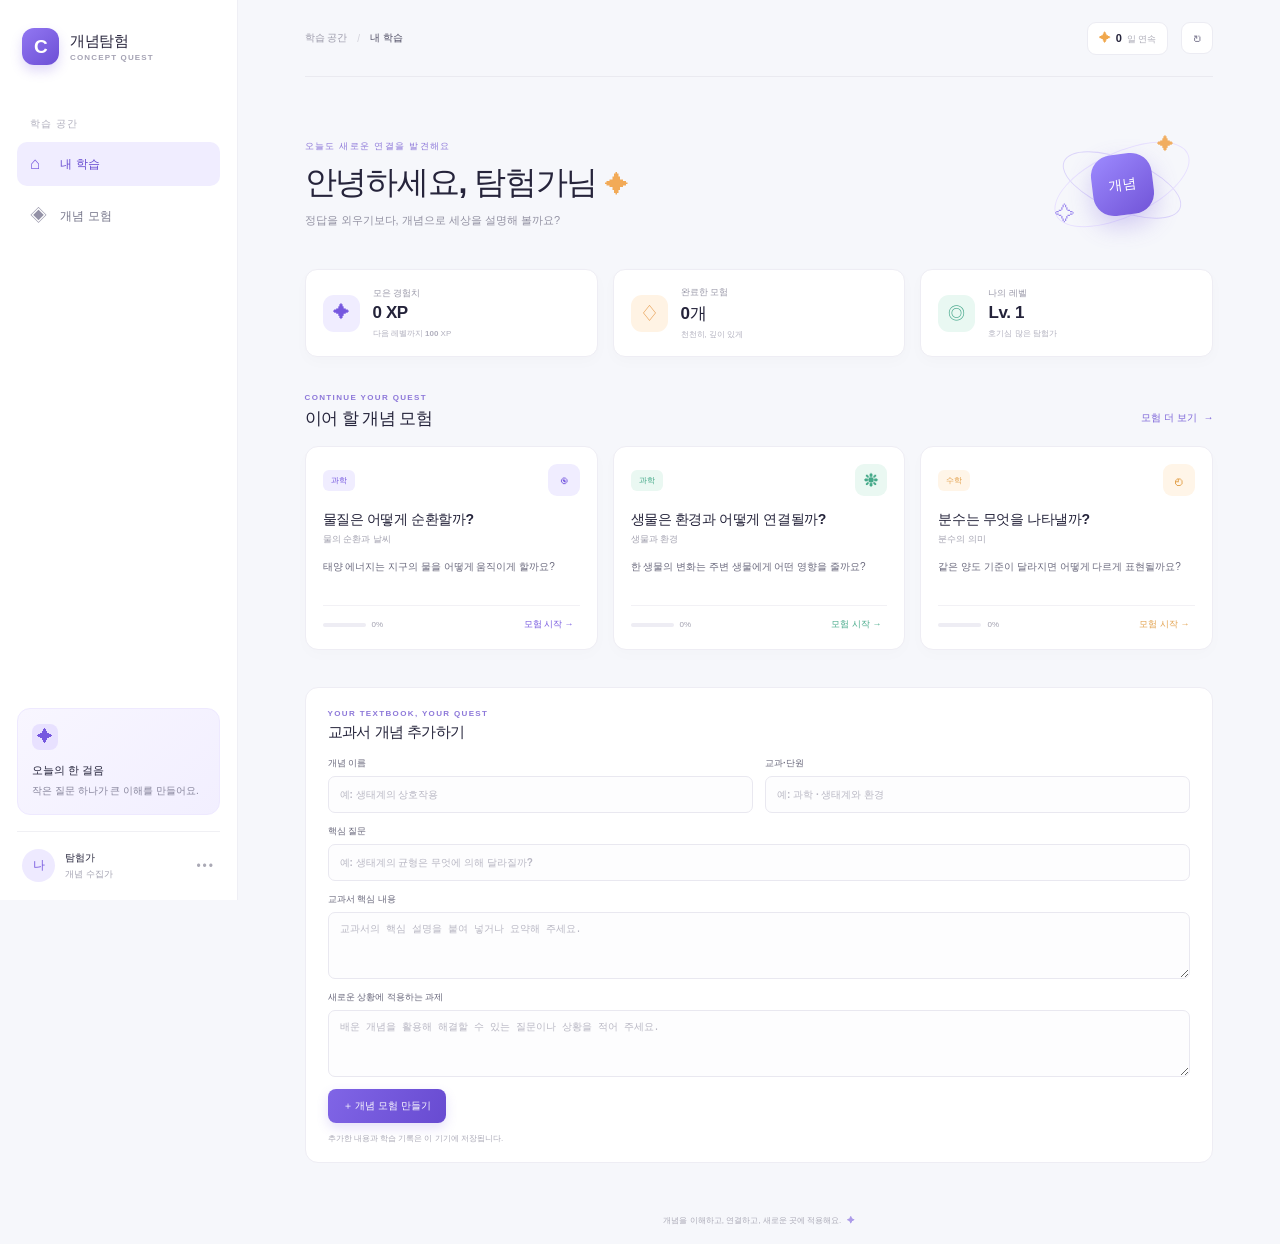
==== index.html @ 38c3830c "Create concept learning app Co-authored-by: Copilot App <223556219+Copilot@users.noreply.github.com>" ====
<!doctype html>
<html lang="ko">
  <head>
    <meta charset="UTF-8" />
    <meta name="viewport" content="width=device-width, initial-scale=1.0" />
    <meta name="theme-color" content="#f6f7fb" />
    <title>개념탐험 | 개념을 연결하고 세상에 적용하기</title>
    <link rel="stylesheet" href="styles.css" />
    <script src="app.js" defer></script>
  </head>
  <body>
    <div class="app-shell">
      <aside class="sidebar">
        <a class="brand" href="#" aria-label="개념탐험 홈">
          <span class="brand-mark">C</span>
          <span>개념탐험<span class="brand-caption">CONCEPT QUEST</span></span>
        </a>
        <div class="sidebar-label">학습 공간</div>
        <nav class="main-nav" aria-label="주 메뉴">
          <button class="nav-link active" data-view="home"><span>⌂</span> 내 학습</button>
          <button class="nav-link" data-view="concepts"><span>◈</span> 개념 모험</button>
        </nav>
        <div class="sidebar-bottom">
          <div class="side-note">
            <span class="note-icon">✦</span>
            <strong>오늘의 한 걸음</strong>
            <p>작은 질문 하나가 큰 이해를 만들어요.</p>
          </div>
          <div class="profile">
            <div class="avatar">나</div>
            <div><strong>탐험가</strong><small>개념 수집가</small></div>
            <span class="profile-menu">•••</span>
          </div>
        </div>
      </aside>

      <main class="main-content">
        <header class="topbar">
          <div class="breadcrumb"><span>학습 공간</span><b>/</b><strong id="breadcrumb-current">내 학습</strong></div>
          <div class="topbar-right">
            <div class="streak-chip"><span>✦</span><strong id="streak-count">0</strong><small>일 연속</small></div>
            <button class="icon-button" id="reset-progress" title="학습 기록 초기화" aria-label="학습 기록 초기화">↻</button>
          </div>
        </header>

        <section id="home-view" class="view">
          <div class="welcome-row">
            <div>
              <p class="eyebrow">오늘도 새로운 연결을 발견해요</p>
              <h1>안녕하세요, 탐험가님 <span class="wave">✦</span></h1>
              <p class="subheading">정답을 외우기보다, 개념으로 세상을 설명해 볼까요?</p>
            </div>
            <div class="welcome-art" aria-hidden="true">
              <div class="orbit orbit-one"></div><div class="orbit orbit-two"></div>
              <div class="art-center">개념</div><span class="spark spark-one">✦</span><span class="spark spark-two">✧</span>
            </div>
          </div>

          <div class="stats-grid">
            <article class="stat-card"><div class="stat-icon purple">✦</div><div><span>모은 경험치</span><strong><b id="xp-total">0</b> XP</strong></div><small>다음 레벨까지 <b id="xp-next">100</b> XP</small></article>
            <article class="stat-card"><div class="stat-icon orange">♢</div><div><span>완료한 모험</span><strong><b id="completed-count">0</b>개</strong></div><small>천천히, 깊이 있게</small></article>
            <article class="stat-card"><div class="stat-icon green">◎</div><div><span>나의 레벨</span><strong>Lv. <b id="level-number">1</b></strong></div><small id="level-caption">호기심 많은 탐험가</small></article>
          </div>

          <div class="section-heading">
            <div><p class="eyebrow">CONTINUE YOUR QUEST</p><h2>이어 할 개념 모험</h2></div>
            <button class="text-button" data-go="concepts">모험 더 보기 <span>→</span></button>
          </div>
          <div class="concept-grid" id="home-concept-grid"></div>
          <section class="add-section">
            <div class="section-heading compact">
              <div><p class="eyebrow">YOUR TEXTBOOK, YOUR QUEST</p><h2>교과서 개념 추가하기</h2></div>
            </div>
            <form id="add-concept-form" class="add-form">
              <label>개념 이름<input id="new-title" name="title" placeholder="예: 생태계의 상호작용" maxlength="60" required /></label>
              <label>교과·단원<input id="new-unit" name="unit" placeholder="예: 과학 · 생태계와 환경" maxlength="60" required /></label>
              <label class="wide-field">핵심 질문<input id="new-question" name="question" placeholder="예: 생태계의 균형은 무엇에 의해 달라질까?" maxlength="140" required /></label>
              <label class="wide-field">교과서 핵심 내용<textarea id="new-concept" name="concept" placeholder="교과서의 핵심 설명을 붙여 넣거나 요약해 주세요." maxlength="600" required></textarea></label>
              <label class="wide-field">새로운 상황에 적용하는 과제<textarea id="new-transfer" name="transfer" placeholder="배운 개념을 활용해 해결할 수 있는 질문이나 상황을 적어 주세요." maxlength="300"></textarea></label>
              <button class="primary-button add-button" type="submit">＋ 개념 모험 만들기</button>
            </form>
            <p class="form-hint">추가한 내용과 학습 기록은 이 기기에 저장됩니다.</p>
          </section>
        </section>

        <section id="concepts-view" class="view hidden">
          <div class="section-heading page-heading">
            <div><p class="eyebrow">EXPLORE & CONNECT</p><h1>개념 모험</h1><p class="subheading">핵심 질문을 따라 개념을 탐구하고, 새로운 상황에 적용해 보세요.</p></div>
            <span class="collection-count" id="collection-count">0개의 모험</span>
          </div>
          <div class="filter-row">
            <label class="search-box"><span>⌕</span><input id="concept-search" type="search" placeholder="개념이나 단원 검색" aria-label="개념이나 단원 검색" /></label>
            <span class="filter-caption">모든 교과</span>
          </div>
          <div class="concept-grid all-concepts" id="all-concept-grid"></div>
        </section>

        <section id="lesson-view" class="view hidden">
          <button class="back-button" id="back-to-concepts">← 개념 모험으로</button>
          <div id="lesson-content"></div>
        </section>

        <footer class="footer-note">개념을 이해하고, 연결하고, 새로운 곳에 적용해요. <span>✦</span></footer>
      </main>
    </div>

    <div class="toast" id="toast" role="status" aria-live="polite"></div>
    <dialog id="reset-dialog" class="confirm-dialog">
      <form method="dialog">
        <div class="dialog-icon">↻</div><h2>학습 기록을 초기화할까요?</h2>
        <p>모은 경험치와 완료 기록이 이 기기에서 삭제됩니다. 직접 추가한 개념은 유지됩니다.</p>
        <div class="dialog-actions"><button class="secondary-button" value="cancel">취소</button><button class="danger-button" id="confirm-reset" value="confirm">초기화</button></div>
      </form>
    </dialog>
  </body>
</html>
---- styles.css ----
:root {
  font-family: 'Segoe UI', 'Malgun Gothic', sans-serif;
  color: #24233a;
  background: #f6f7fb;
  font-synthesis: none;
  text-rendering: optimizeLegibility;
  --purple: #7658df;
  --purple-dark: #5e43c4;
  --muted: #89899b;
  --border: #ececf3;
  --shadow: 0 12px 35px rgba(40, 35, 83, .055);
}
* { box-sizing: border-box; }
body { margin: 0; min-width: 320px; background: #f6f7fb; }
button, input { font: inherit; }
button { cursor: pointer; }
.app-shell { min-height: 100vh; }
.sidebar { position: fixed; inset: 0 auto 0 0; z-index: 3; width: 238px; padding: 28px 17px 18px; display: flex; flex-direction: column; background: #fff; border-right: 1px solid #efeff5; }
.brand { display: flex; align-items: center; gap: 11px; margin: 0 5px 52px; color: #29263d; text-decoration: none; font-size: 15px; font-weight: 800; letter-spacing: -.5px; }
.brand-mark { width: 37px; height: 37px; border-radius: 12px; display: grid; place-items: center; color: white; font-size: 19px; background: linear-gradient(140deg, #9277f2, #6c4fd5); box-shadow: 0 6px 12px #7658df38; }
.brand-caption { display: block; margin-top: 2px; color: #a4a2b3; font-size: 8px; letter-spacing: 1.15px; font-weight: 700; }
.sidebar-label { padding: 0 13px; margin-bottom: 11px; color: #b0afbd; font-size: 10px; font-weight: 700; letter-spacing: 1px; }
.main-nav { display: grid; gap: 6px; }
.nav-link { border: 0; border-radius: 10px; background: transparent; padding: 12px 13px; text-align: left; color: #77778b; font-size: 12px; font-weight: 600; }
.nav-link span { display: inline-block; width: 27px; color: #9391a6; font-size: 17px; vertical-align: -1px; }
.nav-link.active { background: #f0edff; color: #674bd1; }
.nav-link.active span { color: #7559df; }
.sidebar-bottom { margin-top: auto; }
.side-note { padding: 15px 14px; background: linear-gradient(140deg, #f8f6ff, #f2efff); border: 1px solid #eee9ff; border-radius: 13px; }
.note-icon { display: grid; place-items: center; width: 26px; height: 26px; border-radius: 8px; margin-bottom: 10px; color: #7658df; background: #e8e1ff; }
.side-note strong { font-size: 11px; }
.side-note p { margin: 5px 0 0; color: #86849b; font-size: 10px; line-height: 1.6; }
.profile { display: flex; align-items: center; gap: 10px; padding: 17px 5px 0; margin-top: 16px; border-top: 1px solid #f0f0f4; }
.avatar { width: 33px; height: 33px; border-radius: 50%; display: grid; place-items: center; color: #7658df; background: #eeeaff; font-size: 12px; font-weight: 700; }
.profile strong, .profile small { display: block; }
.profile strong { font-size: 10px; }
.profile small { margin-top: 3px; color: #a2a1b0; font-size: 9px; }
.profile-menu { margin-left: auto; color: #aaa9b5; font-size: 12px; letter-spacing: 2px; }
.main-content { max-width: 1510px; min-height: 100vh; margin-left: 238px; padding: 0 5.2%; position: relative; }
.topbar { height: 77px; display: flex; justify-content: space-between; align-items: center; border-bottom: 1px solid #eaeaf0; }
.breadcrumb { display: flex; gap: 10px; align-items: center; color: #9c9baa; font-size: 10px; }
.breadcrumb b { color: #d3d2db; font-weight: 400; }
.breadcrumb strong { color: #4a485f; font-weight: 600; }
.topbar-right { display: flex; gap: 13px; align-items: center; }
.streak-chip { display: flex; align-items: baseline; gap: 5px; padding: 8px 11px; border-radius: 9px; background: #fff; border: 1px solid var(--border); }
.streak-chip span { color: #f0a74c; font-size: 12px; }
.streak-chip strong { font-size: 11px; }
.streak-chip small { color: #aaa9b5; font-size: 9px; }
.icon-button { width: 32px; height: 32px; border: 1px solid var(--border); border-radius: 9px; color: #858398; background: white; font-size: 17px; }
.view { padding-top: 38px; min-height: calc(100vh - 125px); }
.hidden { display: none !important; }
.welcome-row { display: flex; justify-content: space-between; align-items: center; min-height: 154px; padding: 2px 6px 17px 0; }
.eyebrow { margin: 0 0 8px; color: #8d78d9; font-size: 9px; font-weight: 700; letter-spacing: 1.35px; }
h1, h2, p { overflow-wrap: anywhere; }
h1 { margin: 0; color: #26243b; font-size: clamp(24px, 3vw, 32px); line-height: 1.35; letter-spacing: -1.2px; }
.wave { color: #f2aa57; font-size: .75em; }
.subheading { margin: 7px 0 0; color: #9291a2; font-size: 11px; line-height: 1.7; }
.welcome-art { width: 170px; height: 116px; position: relative; display: grid; place-items: center; }
.art-center { z-index: 1; width: 61px; height: 61px; display: grid; place-items: center; border-radius: 21px; color: #fff; background: linear-gradient(145deg, #9d8aff, #7154d7); box-shadow: 0 10px 24px #7658df4a; font-size: 14px; font-weight: 700; transform: rotate(-7deg); }
.orbit { position: absolute; width: 126px; height: 52px; border: 1px solid #dcd5fa; border-radius: 50%; transform: rotate(22deg); }
.orbit-two { width: 146px; height: 65px; transform: rotate(-25deg); border-color: #e8e1ff; }
.spark { position: absolute; color: #f1ad5f; }
.spark-one { top: 8px; right: 33px; font-size: 17px; }.spark-two { bottom: 17px; left: 18px; color: #9c89ee; font-size: 20px; }
.stats-grid { display: grid; grid-template-columns: repeat(3, 1fr); gap: 15px; }
.stat-card { display: grid; grid-template-columns: 39px 1fr; align-items: center; column-gap: 11px; min-height: 88px; padding: 16px 17px; border: 1px solid #eeedf4; border-radius: 12px; background: #fff; box-shadow: 0 5px 15px #26243b05; }
.stat-icon { grid-row: span 2; width: 37px; height: 37px; display: grid; place-items: center; border-radius: 11px; font-size: 17px; }
.stat-icon.purple { color: #7658df; background: #f0edff; }.stat-icon.orange { color: #e69b4c; background: #fff3e4; }.stat-icon.green { color: #48a88c; background: #e9f8f2; }
.stat-card span { display: block; color: #9998a8; font-size: 9px; }
.stat-card strong { display: block; margin-top: 3px; font-size: 17px; font-weight: 700; letter-spacing: -.4px; }.stat-card strong b { font-weight: 700; }
.stat-card > small { grid-column: 2; margin-top: 4px; color: #b1b0be; font-size: 8px; }
.section-heading { display: flex; justify-content: space-between; align-items: end; margin: 36px 0 16px; }
.section-heading h2 { margin: 0; font-size: 17px; letter-spacing: -.55px; }
.section-heading .eyebrow { margin-bottom: 5px; font-size: 8px; }
.text-button { padding: 5px 0; border: 0; color: #7a62d8; background: transparent; font-size: 10px; font-weight: 700; }.text-button span { padding-left: 4px; }
.concept-grid { display: grid; grid-template-columns: repeat(3, minmax(0, 1fr)); gap: 15px; }
.concept-card { --accent: #795ce0; --soft: #f1eeff; position: relative; display: flex; min-height: 204px; flex-direction: column; padding: 17px; border: 1px solid #eeedf4; border-radius: 13px; background: #fff; box-shadow: 0 5px 15px #26243b04; transition: transform .18s ease, box-shadow .18s ease; }
.concept-card:hover { transform: translateY(-3px); box-shadow: var(--shadow); }
.concept-card-top { display: flex; justify-content: space-between; align-items: center; }
.subject-chip { padding: 5px 8px; border-radius: 6px; color: var(--accent); background: var(--soft); font-size: 8px; font-weight: 700; }
.card-symbol { width: 32px; height: 32px; display: grid; place-items: center; border-radius: 9px; color: var(--accent); background: var(--soft); font-size: 15px; }
.concept-card h3 { margin: 15px 0 4px; font-size: 14px; letter-spacing: -.4px; }
.concept-card .unit-name { margin: 0; color: #a3a2b0; font-size: 9px; }
.question-preview { margin: 13px 0 16px; color: #69687c; font-size: 10px; line-height: 1.65; }
.card-bottom { display: flex; align-items: center; justify-content: space-between; margin-top: auto; padding-top: 11px; border-top: 1px solid #f2f1f5; color: #a1a0af; font-size: 8px; }
.card-progress { display: flex; align-items: center; gap: 6px; }.mini-progress { width: 43px; height: 4px; overflow: hidden; border-radius: 5px; background: #eeedf4; }.mini-progress i { display: block; height: 100%; background: var(--accent); border-radius: inherit; }
.card-action { border: 0; color: var(--accent); background: transparent; font-size: 9px; font-weight: 700; }
.add-section { margin: 37px 0 30px; padding: 21px 22px 18px; border: 1px solid #eeedf4; border-radius: 13px; background: white; }
.section-heading.compact { margin: 0 0 15px; }
.section-heading.compact h2 { font-size: 15px; }
.add-form { display: grid; grid-template-columns: 1fr 1fr; gap: 12px; }
.add-form label { display: grid; gap: 6px; color: #666579; font-size: 9px; font-weight: 600; }
.add-form input, .add-form textarea, .search-box input { min-width: 0; height: 37px; padding: 0 11px; border: 1px solid #e9e8f0; border-radius: 7px; color: #3a384f; outline: none; background: #fdfdfe; font-size: 10px; }
.add-form textarea { min-height: 67px; padding: 9px 11px; resize: vertical; line-height: 1.65; }
.add-form input:focus, .add-form textarea:focus, .search-box:focus-within { border-color: #aa99ef; box-shadow: 0 0 0 3px #8e75ed1a; }
.add-form input::placeholder, .add-form textarea::placeholder, .search-box input::placeholder { color: #b8b7c3; }
.wide-field { grid-column: 1 / -1; }
.primary-button { border: 0; border-radius: 8px; color: #fff; background: linear-gradient(115deg, #8065e6, #684bd1); box-shadow: 0 5px 12px #7658df30; font-size: 10px; font-weight: 700; transition: transform .15s, box-shadow .15s; }
.primary-button:hover { transform: translateY(-1px); box-shadow: 0 8px 15px #7658df42; }
.add-button { grid-column: 1 / -1; justify-self: start; padding: 10px 15px; }
.form-hint { margin: 10px 0 0; color: #aaa9b6; font-size: 8px; }
.page-heading { align-items: center; margin: 7px 0 24px; }
.page-heading h1 { font-size: 26px; }
.collection-count { padding: 8px 11px; border-radius: 8px; color: #7562bd; background: #f0edff; font-size: 9px; font-weight: 600; white-space: nowrap; }
.filter-row { display: flex; align-items: center; gap: 12px; margin-bottom: 18px; }
.search-box { width: min(340px, 100%); height: 39px; display: flex; align-items: center; gap: 8px; padding: 0 10px; border: 1px solid #e9e8f0; border-radius: 8px; background: white; }
.search-box > span { color: #9694a9; font-size: 20px; }
.search-box input { width: 100%; height: 35px; padding: 0; border: 0; background: transparent; box-shadow: none !important; }
.filter-caption { color: #a5a4b2; font-size: 9px; }
.all-concepts .concept-card { min-height: 218px; }
.back-button { padding: 5px 0; border: 0; color: #77758b; background: transparent; font-size: 10px; }
.lesson-hero { position: relative; overflow: hidden; margin: 17px 0 19px; padding: 25px 28px; border: 1px solid #e9e4ff; border-radius: 15px; background: linear-gradient(115deg, #f0edff, #fbfaff); }
.lesson-hero::after { content: '✦'; position: absolute; right: 35px; top: 1px; color: #ddd5ff; font-size: 88px; }
.lesson-hero h1 { position: relative; z-index: 1; max-width: 80%; margin-top: 10px; font-size: 24px; }
.lesson-hero .subheading { position: relative; z-index: 1; color: #77738c; }
.lesson-meta { display: flex; gap: 8px; align-items: center; color: #8077a6; font-size: 9px; }
.lesson-meta .subject-chip { font-size: 8px; }
.lesson-layout { display: grid; grid-template-columns: minmax(0, 1fr) 235px; align-items: start; gap: 17px; }
.lesson-main, .lesson-aside, .activity-card { border: 1px solid #eeedf4; border-radius: 12px; background: #fff; }
.lesson-main { padding: 20px 21px; }
.lesson-aside { padding: 16px; }
.lesson-aside h3 { margin: 0 0 14px; font-size: 12px; }
.step-list { display: grid; gap: 4px; }
.step-button { display: flex; gap: 10px; align-items: center; padding: 9px 7px; border: 0; border-radius: 8px; color: #8e8d9f; text-align: left; background: transparent; font-size: 9px; }
.step-button.active { color: #6449c7; background: #f3f0ff; font-weight: 700; }
.step-button.complete .step-number { color: #fff; background: #8d7be0; }
.step-number { width: 22px; height: 22px; flex: 0 0 22px; display: grid; place-items: center; border-radius: 50%; color: #8a88a0; background: #f1f0f5; font-size: 9px; }
.aside-progress { height: 5px; margin: 13px 0 7px; overflow: hidden; border-radius: 6px; background: #efedf5; }.aside-progress i { display: block; width: 0; height: 100%; border-radius: inherit; background: #795ce0; transition: width .25s; }
.aside-small { color: #a4a3b0; font-size: 8px; }
.activity-card { padding: 19px; }
.activity-kicker { color: #8c78d4; font-size: 8px; font-weight: 700; letter-spacing: 1px; }
.activity-card h2 { margin: 6px 0 6px; font-size: 17px; letter-spacing: -.4px; }
.activity-intro { margin: 0 0 16px; color: #8c8a9b; font-size: 10px; line-height: 1.7; }
.concept-explain { padding: 13px 14px; margin-bottom: 17px; border-left: 3px solid #8a73e5; border-radius: 0 8px 8px 0; color: #646277; background: #f7f5ff; font-size: 10px; line-height: 1.8; }
.prompt-label { display: block; margin: 13px 0 7px; color: #57566b; font-size: 10px; font-weight: 700; }
.reflection-input { width: 100%; min-height: 86px; resize: vertical; padding: 10px 11px; border: 1px solid #e9e8f0; border-radius: 8px; outline: none; color: #4b495f; font-size: 10px; line-height: 1.7; }
.reflection-input:focus { border-color: #aa99ef; box-shadow: 0 0 0 3px #8e75ed1a; }
.reflection-input::placeholder { color: #b9b8c5; }
.activity-actions { display: flex; align-items: center; justify-content: space-between; gap: 10px; margin-top: 15px; }
.activity-tip { color: #aaa9b5; font-size: 8px; }
.activity-next { padding: 10px 15px; }
.quiz-option { width: 100%; display: flex; gap: 10px; align-items: center; margin: 8px 0; padding: 11px 12px; border: 1px solid #eae9f1; border-radius: 8px; color: #636176; text-align: left; background: #fff; font-size: 10px; line-height: 1.5; transition: border .15s, background .15s; }
.quiz-option:hover:not(:disabled) { border-color: #b7a9ef; background: #fcfbff; }
.quiz-option .option-letter { width: 23px; height: 23px; flex: 0 0 23px; display: grid; place-items: center; border-radius: 7px; color: #89879b; background: #f3f2f7; font-size: 9px; font-weight: 700; }
.quiz-option.correct { border-color: #8bcdb7; color: #2b8069; background: #f1fbf7; }.quiz-option.correct .option-letter { color: white; background: #52b391; }
.quiz-option.incorrect { border-color: #edb3ab; color: #bd5c50; background: #fff6f4; }.quiz-option.incorrect .option-letter { color: white; background: #e18276; }
.quiz-option:disabled { cursor: default; }
.feedback-box { padding: 11px 13px; margin-top: 12px; border-radius: 8px; font-size: 9px; line-height: 1.7; }.feedback-box.success { color: #387c66; background: #effaf5; }.feedback-box.retry { color: #98614e; background: #fff7ee; }
.finish-panel { padding: 22px 17px; text-align: center; border-radius: 10px; background: #f7f5ff; }
.finish-medal { width: 58px; height: 58px; display: grid; place-items: center; margin: 0 auto 12px; border-radius: 20px; color: #e5a243; background: #fff2dd; font-size: 25px; }
.finish-panel h2 { margin: 5px 0; font-size: 20px; }.finish-panel p { margin: 6px 0 14px; color: #858397; font-size: 10px; line-height: 1.7; }
.xp-reward { display: inline-flex; gap: 6px; align-items: center; margin-bottom: 17px; padding: 7px 11px; border-radius: 7px; color: #7558d4; background: #ece7ff; font-size: 10px; font-weight: 700; }
.footer-note { padding: 22px 0 18px; color: #aaa9b6; text-align: center; font-size: 8px; }.footer-note span { color: #ad9ce9; padding-left: 3px; }
.empty-state { grid-column: 1 / -1; padding: 42px 20px; border: 1px dashed #dedbe9; border-radius: 12px; color: #8e8c9f; text-align: center; background: #fff; font-size: 11px; line-height: 1.8; }
.toast { position: fixed; z-index: 8; right: 25px; bottom: 24px; max-width: calc(100vw - 40px); padding: 11px 16px; border-radius: 9px; color: #fff; background: #302d46; box-shadow: 0 9px 25px #211d3940; font-size: 10px; opacity: 0; transform: translateY(8px); pointer-events: none; transition: .2s ease; }
.toast.show { opacity: 1; transform: translateY(0); }
.confirm-dialog { width: min(370px, calc(100vw - 32px)); padding: 0; border: 1px solid #ebe9f2; border-radius: 14px; color: #302e45; box-shadow: 0 20px 80px #24203b38; }
.confirm-dialog::backdrop { background: #1f1b3470; }
.confirm-dialog form { padding: 23px; text-align: center; }.dialog-icon { width: 40px; height: 40px; display: grid; place-items: center; margin: 0 auto 13px; border-radius: 12px; color: #7658df; background: #f0edff; font-size: 20px; }.confirm-dialog h2 { margin: 0; font-size: 16px; }.confirm-dialog p { margin: 9px 0 19px; color: #8e8c9f; font-size: 10px; line-height: 1.7; }.dialog-actions { display: flex; justify-content: center; gap: 9px; }.secondary-button, .danger-button { padding: 9px 15px; border: 1px solid #e8e6ef; border-radius: 7px; background: white; color: #69677b; font-size: 10px; }.danger-button { border-color: #d77168; color: white; background: #d77168; }

@media (min-width: 1400px) { .main-content { padding-right: 7%; padding-left: 7%; } }
@media (max-width: 1050px) { .main-content { padding-right: 3.5%; padding-left: 3.5%; }.concept-grid { grid-template-columns: repeat(2, minmax(0, 1fr)); }.lesson-layout { grid-template-columns: minmax(0, 1fr) 205px; } }
@media (max-width: 760px) {
  .sidebar { inset: auto 0 0; width: auto; height: 62px; padding: 4px 8px; flex-direction: row; justify-content: center; border-top: 1px solid #efeff5; border-right: 0; }
  .brand, .sidebar-label, .sidebar-bottom { display: none; }.main-nav { width: min(420px, 100%); display: grid; grid-template-columns: 1fr 1fr; gap: 5px; }
  .nav-link { padding: 8px 10px; text-align: center; font-size: 10px; }.nav-link span { width: auto; margin-right: 7px; }
  .main-content { margin: 0; padding: 0 18px 74px; }.topbar { height: 61px; }.view { padding-top: 25px; }.welcome-row { min-height: 137px; }.welcome-art { width: 112px; transform: scale(.8); transform-origin: center right; margin-right: -6px; }
  .stats-grid { gap: 8px; }.stat-card { grid-template-columns: 1fr; min-height: 100px; padding: 11px; }.stat-icon { grid-row: auto; width: 28px; height: 28px; border-radius: 8px; font-size: 13px; }.stat-card span { margin-top: 5px; font-size: 8px; }.stat-card strong { font-size: 14px; }.stat-card > small { grid-column: 1; font-size: 7px; }
  .concept-grid { gap: 10px; }.concept-card { min-height: 210px; padding: 13px; }.concept-card h3 { font-size: 12px; }.question-preview { font-size: 9px; }
  .lesson-layout { grid-template-columns: 1fr; }.lesson-aside { order: 0; padding: 12px; }.step-list { grid-template-columns: repeat(4, 1fr); }.step-button { justify-content: center; padding: 6px 2px; font-size: 0; }.step-number { width: 25px; height: 25px; flex-basis: 25px; }.lesson-aside h3, .aside-progress, .aside-small { display: none; }
}
@media (max-width: 440px) {
  .main-content { padding-right: 14px; padding-left: 14px; }.welcome-row { align-items: flex-start; }.welcome-row .subheading { max-width: 220px; }.welcome-art { position: absolute; right: 1px; margin-top: 7px; opacity: .65; transform: scale(.65); }
  .concept-grid { grid-template-columns: 1fr; }.concept-card { min-height: 187px; }.concept-card h3 { font-size: 14px; }.question-preview { font-size: 10px; }.stats-grid { gap: 7px; }.stat-card { padding: 9px; }.stat-card > small { display: none; }
  .add-section { padding: 17px 14px; }.add-form { grid-template-columns: 1fr; }.wide-field, .add-button { grid-column: 1; }.page-heading h1 { font-size: 23px; }.collection-count { font-size: 8px; }.lesson-main { padding: 14px; }.activity-card { padding: 15px; }
}
@media (prefers-reduced-motion: reduce) { *, *::before, *::after { scroll-behavior: auto !important; transition-duration: .01ms !important; animation-duration: .01ms !important; } }
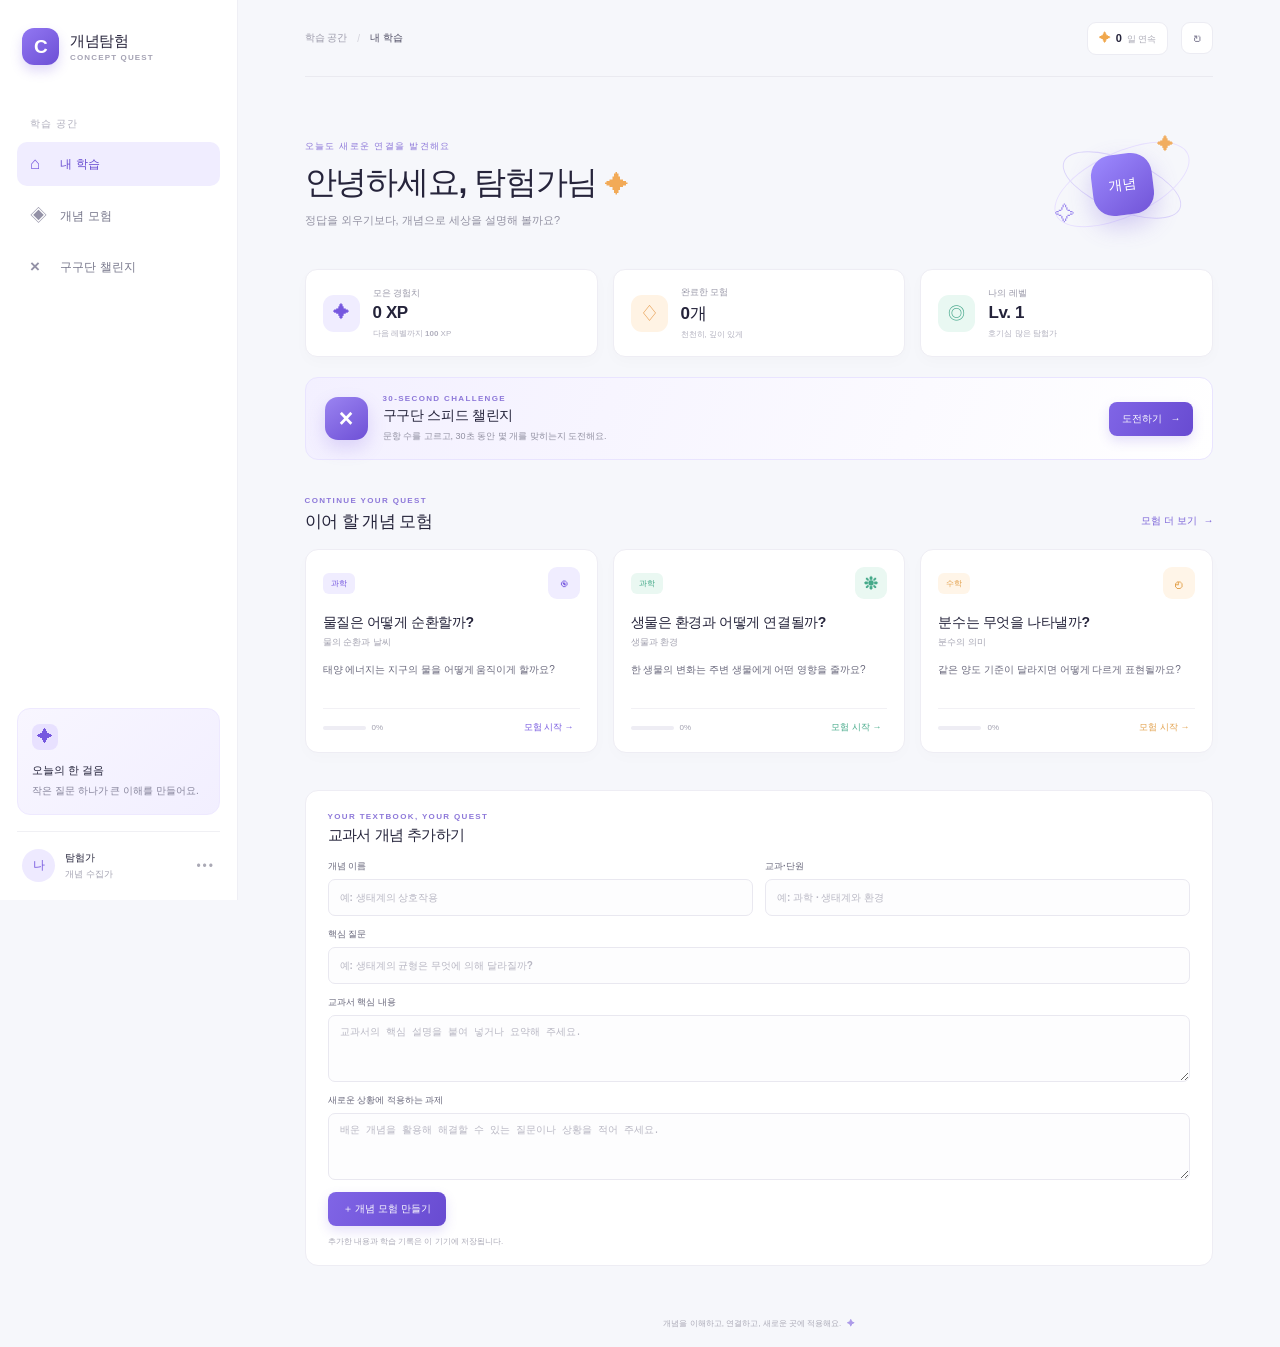
==== commit ca25fdde: "Add 30-second Gugudan challenge Co-authored-by: Copilot App <223556219+Copilot@users.noreply.github." ====
--- a/index.html
+++ b/index.html
@@ -19,6 +19,7 @@
         <nav class="main-nav" aria-label="주 메뉴">
           <button class="nav-link active" data-view="home"><span>⌂</span> 내 학습</button>
           <button class="nav-link" data-view="concepts"><span>◈</span> 개념 모험</button>
+          <button class="nav-link" data-view="gugudan"><span>×</span> 구구단 챌린지</button>
         </nav>
         <div class="sidebar-bottom">
           <div class="side-note">
@@ -62,6 +63,12 @@
             <article class="stat-card"><div class="stat-icon green">◎</div><div><span>나의 레벨</span><strong>Lv. <b id="level-number">1</b></strong></div><small id="level-caption">호기심 많은 탐험가</small></article>
           </div>
 
+          <section class="gugudan-promo">
+            <div class="promo-symbol">×</div>
+            <div><p class="eyebrow">30-SECOND CHALLENGE</p><h2>구구단 스피드 챌린지</h2><p>문항 수를 고르고, 30초 동안 몇 개를 맞히는지 도전해요.</p></div>
+            <button class="primary-button" data-go="gugudan">도전하기 <span>→</span></button>
+          </section>
+
           <div class="section-heading">
             <div><p class="eyebrow">CONTINUE YOUR QUEST</p><h2>이어 할 개념 모험</h2></div>
             <button class="text-button" data-go="concepts">모험 더 보기 <span>→</span></button>
@@ -100,6 +107,60 @@
           <div id="lesson-content"></div>
         </section>
 
+        <section id="gugudan-view" class="view hidden">
+          <div class="section-heading page-heading">
+            <div><p class="eyebrow">30-SECOND CHALLENGE</p><h1>구구단 스피드 챌린지</h1><p class="subheading">문항 수를 선택하고 30초 동안 빠르고 정확하게 풀어 보세요.</p></div>
+          </div>
+          <div class="gugudan-panel">
+            <div id="gugudan-setup">
+              <div class="gugudan-icon">×</div>
+              <h2>몇 문제에 도전할까요?</h2>
+              <p class="gugudan-description">선택한 문제 수를 모두 풀거나 30초가 지나면 챌린지가 끝나요.</p>
+              <div class="question-presets" aria-label="문항 수 빠른 선택">
+                <button type="button" class="preset-button" data-count="10">10문제</button>
+                <button type="button" class="preset-button selected" data-count="20">20문제</button>
+                <button type="button" class="preset-button" data-count="30">30문제</button>
+                <button type="button" class="preset-button" data-count="50">50문제</button>
+              </div>
+              <form id="gugudan-form" class="gugudan-form">
+                <label for="gugudan-count">도전 문항 수 <span>1~64문제</span></label>
+                <input id="gugudan-count" type="number" min="1" max="64" step="1" value="20" required />
+                <div class="time-limit"><span>◷</span><strong>제한 시간</strong><b>30초</b></div>
+                <button class="primary-button gugudan-start" type="submit">챌린지 시작하기 <span>→</span></button>
+              </form>
+            </div>
+
+            <div id="gugudan-active" class="hidden">
+              <div class="challenge-top">
+                <div class="timer-display"><span>남은 시간</span><strong id="gugudan-timer">30.0</strong><small>초</small></div>
+                <div class="challenge-stats"><span>정답</span><strong><b id="gugudan-correct">0</b>개</strong></div>
+                <div class="challenge-stats"><span>진행</span><strong id="gugudan-progress">0 / 20</strong></div>
+              </div>
+              <div class="challenge-progress"><i id="gugudan-progress-bar"></i></div>
+              <form id="gugudan-answer-form">
+                <p class="question-count" id="gugudan-question-count">문제 1 / 20</p>
+                <div class="multiplication-equation"><span id="gugudan-equation">3 × 4</span><span class="equals-sign">=</span><span class="question-mark">?</span></div>
+                <label class="sr-only" for="gugudan-answer">정답 입력</label>
+                <div class="answer-row">
+                  <input id="gugudan-answer" type="number" min="0" max="81" inputmode="numeric" autocomplete="off" placeholder="정답" required />
+                  <button class="primary-button" id="gugudan-submit" type="submit">확인</button>
+                </div>
+                <p class="answer-feedback" id="gugudan-feedback" aria-live="polite"></p>
+              </form>
+            </div>
+
+            <div id="gugudan-result" class="hidden">
+              <div class="result-medal">✦</div>
+              <p class="eyebrow">CHALLENGE COMPLETE</p>
+              <h2 id="gugudan-result-title">30초 도전이 끝났어요!</h2>
+              <p class="gugudan-description" id="gugudan-result-message"></p>
+              <div class="result-score"><strong id="gugudan-result-correct">0</strong><span>개 정답</span></div>
+              <div class="result-details"><span>푼 문제 <b id="gugudan-result-answered">0</b></span><span>정확도 <b id="gugudan-result-accuracy">0%</b></span></div>
+              <button class="primary-button gugudan-start" id="gugudan-retry" type="button">다시 도전하기 <span>↻</span></button>
+            </div>
+          </div>
+        </section>
+
         <footer class="footer-note">개념을 이해하고, 연결하고, 새로운 곳에 적용해요. <span>✦</span></footer>
       </main>
     </div>
--- a/styles.css
+++ b/styles.css
@@ -101,6 +101,52 @@
 .page-heading { align-items: center; margin: 7px 0 24px; }
 .page-heading h1 { font-size: 26px; }
 .collection-count { padding: 8px 11px; border-radius: 8px; color: #7562bd; background: #f0edff; font-size: 9px; font-weight: 600; white-space: nowrap; }
+.gugudan-promo { display: flex; align-items: center; gap: 15px; padding: 16px 19px; margin: 20px 0 30px; border: 1px solid #e9e4ff; border-radius: 13px; background: linear-gradient(110deg, #f3f0ff, #fff); }
+.promo-symbol, .gugudan-icon { display: grid; place-items: center; color: #fff; background: linear-gradient(145deg, #9b84f1, #6e50d6); box-shadow: 0 8px 18px #7658df35; font-weight: 700; }
+.promo-symbol { width: 43px; height: 43px; flex: 0 0 43px; border-radius: 13px; font-size: 25px; }
+.gugudan-promo .eyebrow { margin-bottom: 4px; font-size: 8px; }
+.gugudan-promo h2 { margin: 0; font-size: 14px; letter-spacing: -.3px; }
+.gugudan-promo p:not(.eyebrow) { margin: 4px 0 0; color: #9190a1; font-size: 9px; line-height: 1.6; }
+.gugudan-promo .primary-button { margin-left: auto; padding: 10px 13px; white-space: nowrap; }
+.gugudan-promo .primary-button span { padding-left: 6px; }
+.gugudan-panel { width: min(100%, 680px); min-height: 390px; margin: 12px auto 30px; padding: 28px; border: 1px solid #eeedf4; border-radius: 15px; background: #fff; box-shadow: var(--shadow); }
+#gugudan-setup, #gugudan-result { max-width: 470px; margin: 0 auto; text-align: center; }
+.gugudan-icon { width: 53px; height: 53px; margin: 4px auto 14px; border-radius: 17px; font-size: 30px; }
+#gugudan-setup h2, #gugudan-result h2 { margin: 0; font-size: 20px; letter-spacing: -.6px; }
+.gugudan-description { margin: 8px 0 18px; color: #9291a2; font-size: 10px; line-height: 1.7; }
+.question-presets { display: flex; justify-content: center; gap: 8px; flex-wrap: wrap; margin: 18px 0 20px; }
+.preset-button { min-width: 68px; padding: 8px 11px; border: 1px solid #eae8f1; border-radius: 8px; color: #79778c; background: white; font-size: 9px; font-weight: 600; }
+.preset-button:hover, .preset-button.selected { border-color: #b6a8ee; color: #674bd1; background: #f4f1ff; }
+.gugudan-form { display: grid; grid-template-columns: minmax(0, 1fr) auto; gap: 9px 10px; align-items: center; text-align: left; }
+.gugudan-form label { grid-column: 1 / -1; display: flex; justify-content: space-between; color: #5e5c72; font-size: 10px; font-weight: 700; }
+.gugudan-form label span { color: #aaa9b6; font-size: 8px; font-weight: 400; }
+.gugudan-form input { width: 100%; height: 40px; padding: 0 11px; border: 1px solid #e9e8f0; border-radius: 8px; color: #3a384f; outline: none; background: #fdfdfe; font-size: 12px; }
+.gugudan-form input:focus, .answer-row input:focus { border-color: #aa99ef; box-shadow: 0 0 0 3px #8e75ed1a; }
+.time-limit { display: flex; align-items: center; gap: 6px; color: #79778c; font-size: 9px; white-space: nowrap; }
+.time-limit span { color: #e4a04d; font-size: 15px; }.time-limit strong { font-weight: 500; }.time-limit b { color: #38364c; }
+.gugudan-start { grid-column: 1 / -1; width: 100%; padding: 12px; margin-top: 7px; }
+.gugudan-start span { margin-left: 6px; }
+.challenge-top { display: flex; justify-content: space-between; align-items: center; gap: 10px; }
+.timer-display { display: flex; align-items: baseline; gap: 4px; min-width: 105px; padding: 10px 12px; border-radius: 10px; color: #5b48b6; background: #f3f0ff; transition: background .2s, color .2s; }
+.timer-display span { margin-right: 3px; color: #88839e; font-size: 8px; }.timer-display strong { font-size: 22px; font-variant-numeric: tabular-nums; letter-spacing: -.7px; }.timer-display small { font-size: 8px; }
+.timer-display.urgent { color: #d65f53; background: #fff0ed; animation: timer-pulse .7s ease-in-out infinite alternate; }
+@keyframes timer-pulse { to { box-shadow: 0 0 0 4px #f4b7aa33; } }
+.challenge-stats { min-width: 68px; text-align: right; }.challenge-stats span { display: block; color: #a3a2b0; font-size: 8px; }.challenge-stats strong { display: block; margin-top: 3px; font-size: 13px; font-variant-numeric: tabular-nums; }
+.challenge-progress { height: 5px; overflow: hidden; margin: 13px 0 28px; border-radius: 5px; background: #efedf5; }.challenge-progress i { display: block; width: 0; height: 100%; border-radius: inherit; background: linear-gradient(90deg, #9c84ef, #6c4fd5); transition: width .18s ease; }
+#gugudan-answer-form { max-width: 400px; margin: 0 auto; text-align: center; }
+.question-count { margin: 0 0 15px; color: #9c9aaa; font-size: 9px; }
+.multiplication-equation { display: flex; justify-content: center; align-items: center; gap: 12px; min-height: 90px; color: #302e45; font-size: clamp(32px, 7vw, 48px); font-weight: 700; letter-spacing: -1px; font-variant-numeric: tabular-nums; }
+.equals-sign { color: #b6b4c3; font-weight: 400; }.question-mark { color: #8065e6; }
+.answer-row { display: flex; gap: 8px; max-width: 290px; margin: 13px auto 0; }
+.answer-row input { width: 100%; min-width: 0; height: 44px; padding: 0 12px; border: 1px solid #e9e8f0; border-radius: 8px; outline: none; text-align: center; color: #36344a; background: #fdfdfe; font-size: 15px; font-weight: 700; }
+.answer-row .primary-button { width: 82px; flex: 0 0 82px; }
+.answer-row button:disabled, .answer-row input:disabled { opacity: .65; }
+.answer-feedback { min-height: 18px; margin: 10px 0 0; color: #58a98d; font-size: 10px; font-weight: 600; }
+.result-medal { width: 60px; height: 60px; display: grid; place-items: center; margin: 10px auto 14px; border-radius: 20px; color: #e5a243; background: #fff2dd; font-size: 27px; }
+#gugudan-result .eyebrow { margin-bottom: 6px; }
+.result-score { display: flex; align-items: baseline; justify-content: center; gap: 7px; margin: 16px 0 6px; color: #6c4fd5; }.result-score strong { font-size: 45px; line-height: 1; letter-spacing: -2px; }.result-score span { color: #77758b; font-size: 11px; }
+.result-details { display: flex; justify-content: center; gap: 20px; margin-bottom: 14px; color: #aaa9b6; font-size: 9px; }.result-details b { padding-left: 4px; color: #56546b; }
+.sr-only { position: absolute; width: 1px; height: 1px; overflow: hidden; clip: rect(0, 0, 0, 0); white-space: nowrap; clip-path: inset(50%); }
 .filter-row { display: flex; align-items: center; gap: 12px; margin-bottom: 18px; }
 .search-box { width: min(340px, 100%); height: 39px; display: flex; align-items: center; gap: 8px; padding: 0 10px; border: 1px solid #e9e8f0; border-radius: 8px; background: white; }
 .search-box > span { color: #9694a9; font-size: 20px; }
@@ -162,15 +208,20 @@
 @media (max-width: 760px) {
   .sidebar { inset: auto 0 0; width: auto; height: 62px; padding: 4px 8px; flex-direction: row; justify-content: center; border-top: 1px solid #efeff5; border-right: 0; }
   .brand, .sidebar-label, .sidebar-bottom { display: none; }.main-nav { width: min(420px, 100%); display: grid; grid-template-columns: 1fr 1fr; gap: 5px; }
-  .nav-link { padding: 8px 10px; text-align: center; font-size: 10px; }.nav-link span { width: auto; margin-right: 7px; }
+  .main-nav { grid-template-columns: repeat(3, 1fr); }
+  .nav-link { padding: 8px 4px; text-align: center; font-size: 9px; }.nav-link span { width: auto; margin-right: 4px; }
   .main-content { margin: 0; padding: 0 18px 74px; }.topbar { height: 61px; }.view { padding-top: 25px; }.welcome-row { min-height: 137px; }.welcome-art { width: 112px; transform: scale(.8); transform-origin: center right; margin-right: -6px; }
   .stats-grid { gap: 8px; }.stat-card { grid-template-columns: 1fr; min-height: 100px; padding: 11px; }.stat-icon { grid-row: auto; width: 28px; height: 28px; border-radius: 8px; font-size: 13px; }.stat-card span { margin-top: 5px; font-size: 8px; }.stat-card strong { font-size: 14px; }.stat-card > small { grid-column: 1; font-size: 7px; }
   .concept-grid { gap: 10px; }.concept-card { min-height: 210px; padding: 13px; }.concept-card h3 { font-size: 12px; }.question-preview { font-size: 9px; }
+  .gugudan-promo { gap: 10px; padding: 13px; }.promo-symbol { width: 35px; height: 35px; flex-basis: 35px; font-size: 21px; }.gugudan-promo .primary-button { padding: 9px; font-size: 9px; }
+  .gugudan-panel { min-height: 360px; padding: 22px 16px; }
   .lesson-layout { grid-template-columns: 1fr; }.lesson-aside { order: 0; padding: 12px; }.step-list { grid-template-columns: repeat(4, 1fr); }.step-button { justify-content: center; padding: 6px 2px; font-size: 0; }.step-number { width: 25px; height: 25px; flex-basis: 25px; }.lesson-aside h3, .aside-progress, .aside-small { display: none; }
 }
 @media (max-width: 440px) {
   .main-content { padding-right: 14px; padding-left: 14px; }.welcome-row { align-items: flex-start; }.welcome-row .subheading { max-width: 220px; }.welcome-art { position: absolute; right: 1px; margin-top: 7px; opacity: .65; transform: scale(.65); }
   .concept-grid { grid-template-columns: 1fr; }.concept-card { min-height: 187px; }.concept-card h3 { font-size: 14px; }.question-preview { font-size: 10px; }.stats-grid { gap: 7px; }.stat-card { padding: 9px; }.stat-card > small { display: none; }
   .add-section { padding: 17px 14px; }.add-form { grid-template-columns: 1fr; }.wide-field, .add-button { grid-column: 1; }.page-heading h1 { font-size: 23px; }.collection-count { font-size: 8px; }.lesson-main { padding: 14px; }.activity-card { padding: 15px; }
+  .gugudan-promo { align-items: flex-start; flex-wrap: wrap; }.gugudan-promo > div:nth-child(2) { flex: 1; }.gugudan-promo .primary-button { width: 100%; margin: 0; }
+  .gugudan-form { grid-template-columns: 1fr auto; }.timer-display { min-width: 93px; padding: 8px 9px; }.timer-display strong { font-size: 19px; }.challenge-stats { min-width: 53px; }.multiplication-equation { gap: 9px; }.question-presets { gap: 6px; }
 }
 @media (prefers-reduced-motion: reduce) { *, *::before, *::after { scroll-behavior: auto !important; transition-duration: .01ms !important; animation-duration: .01ms !important; } }
